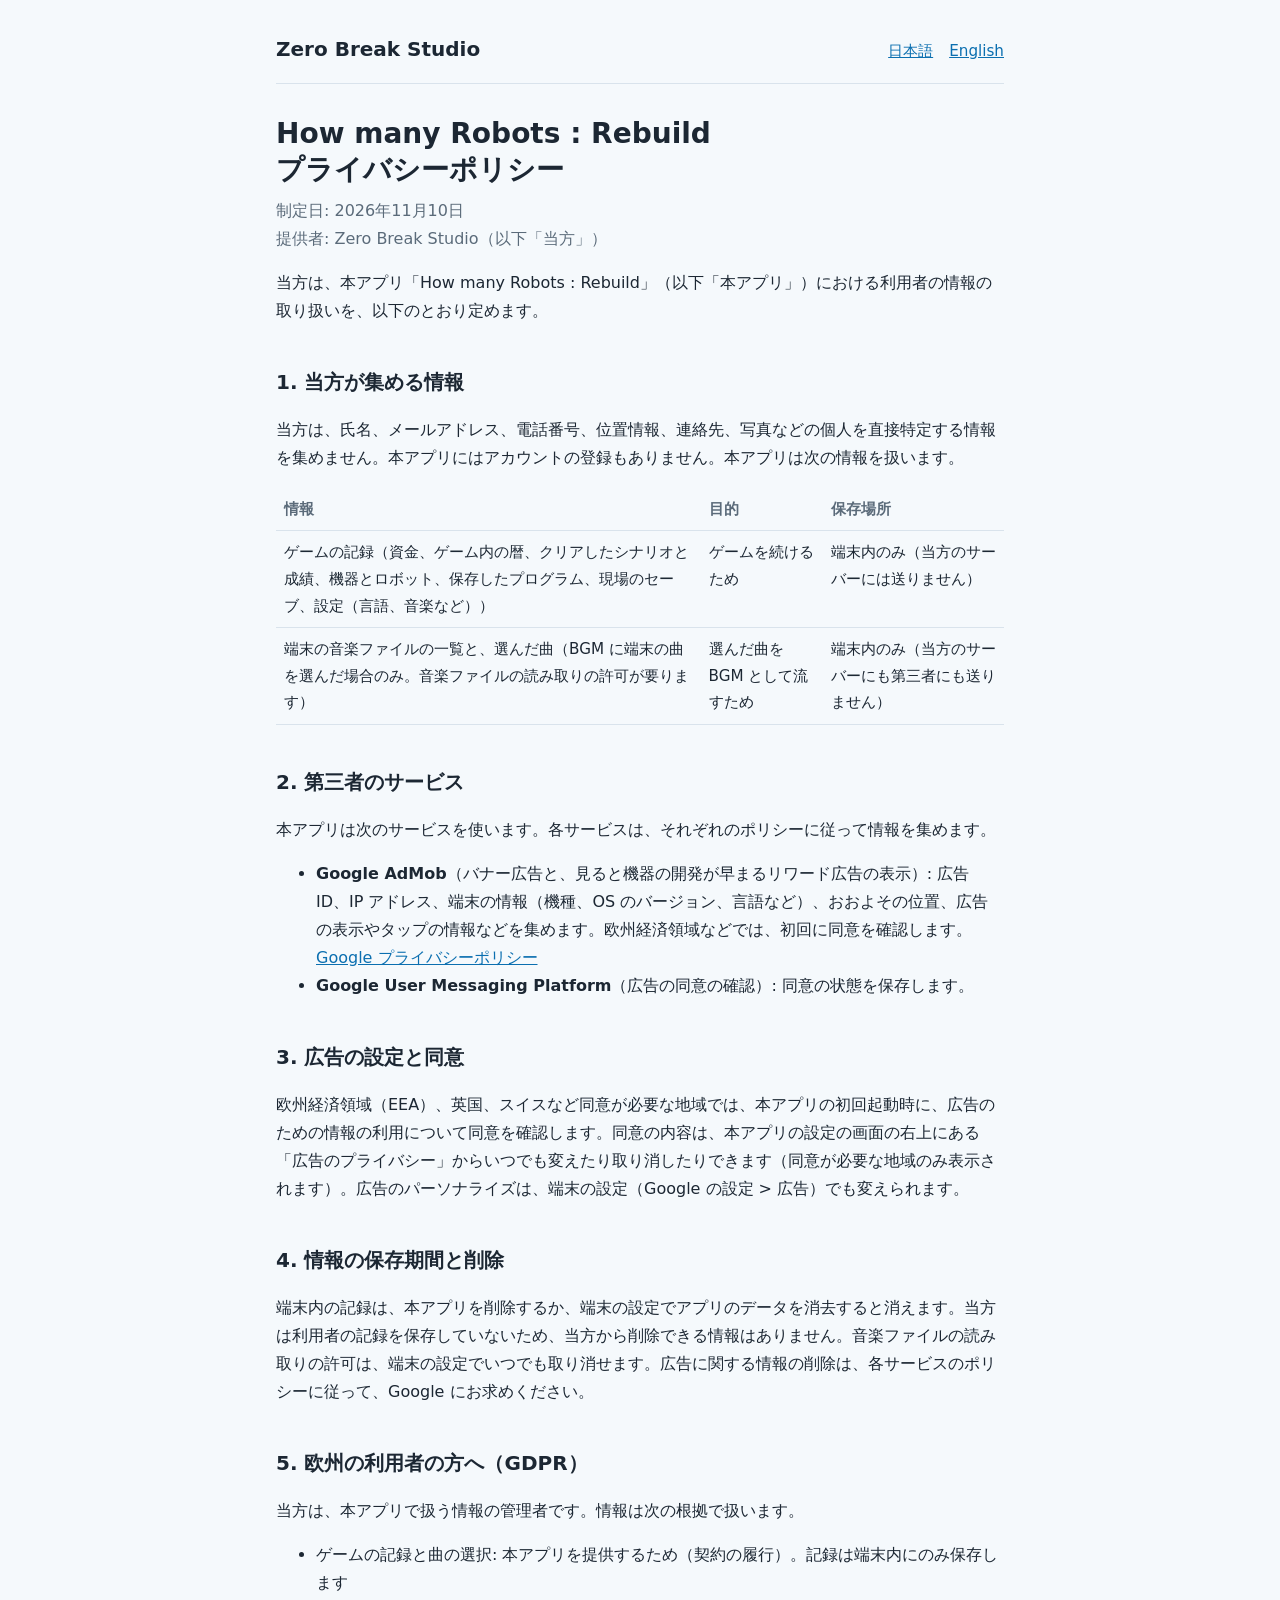
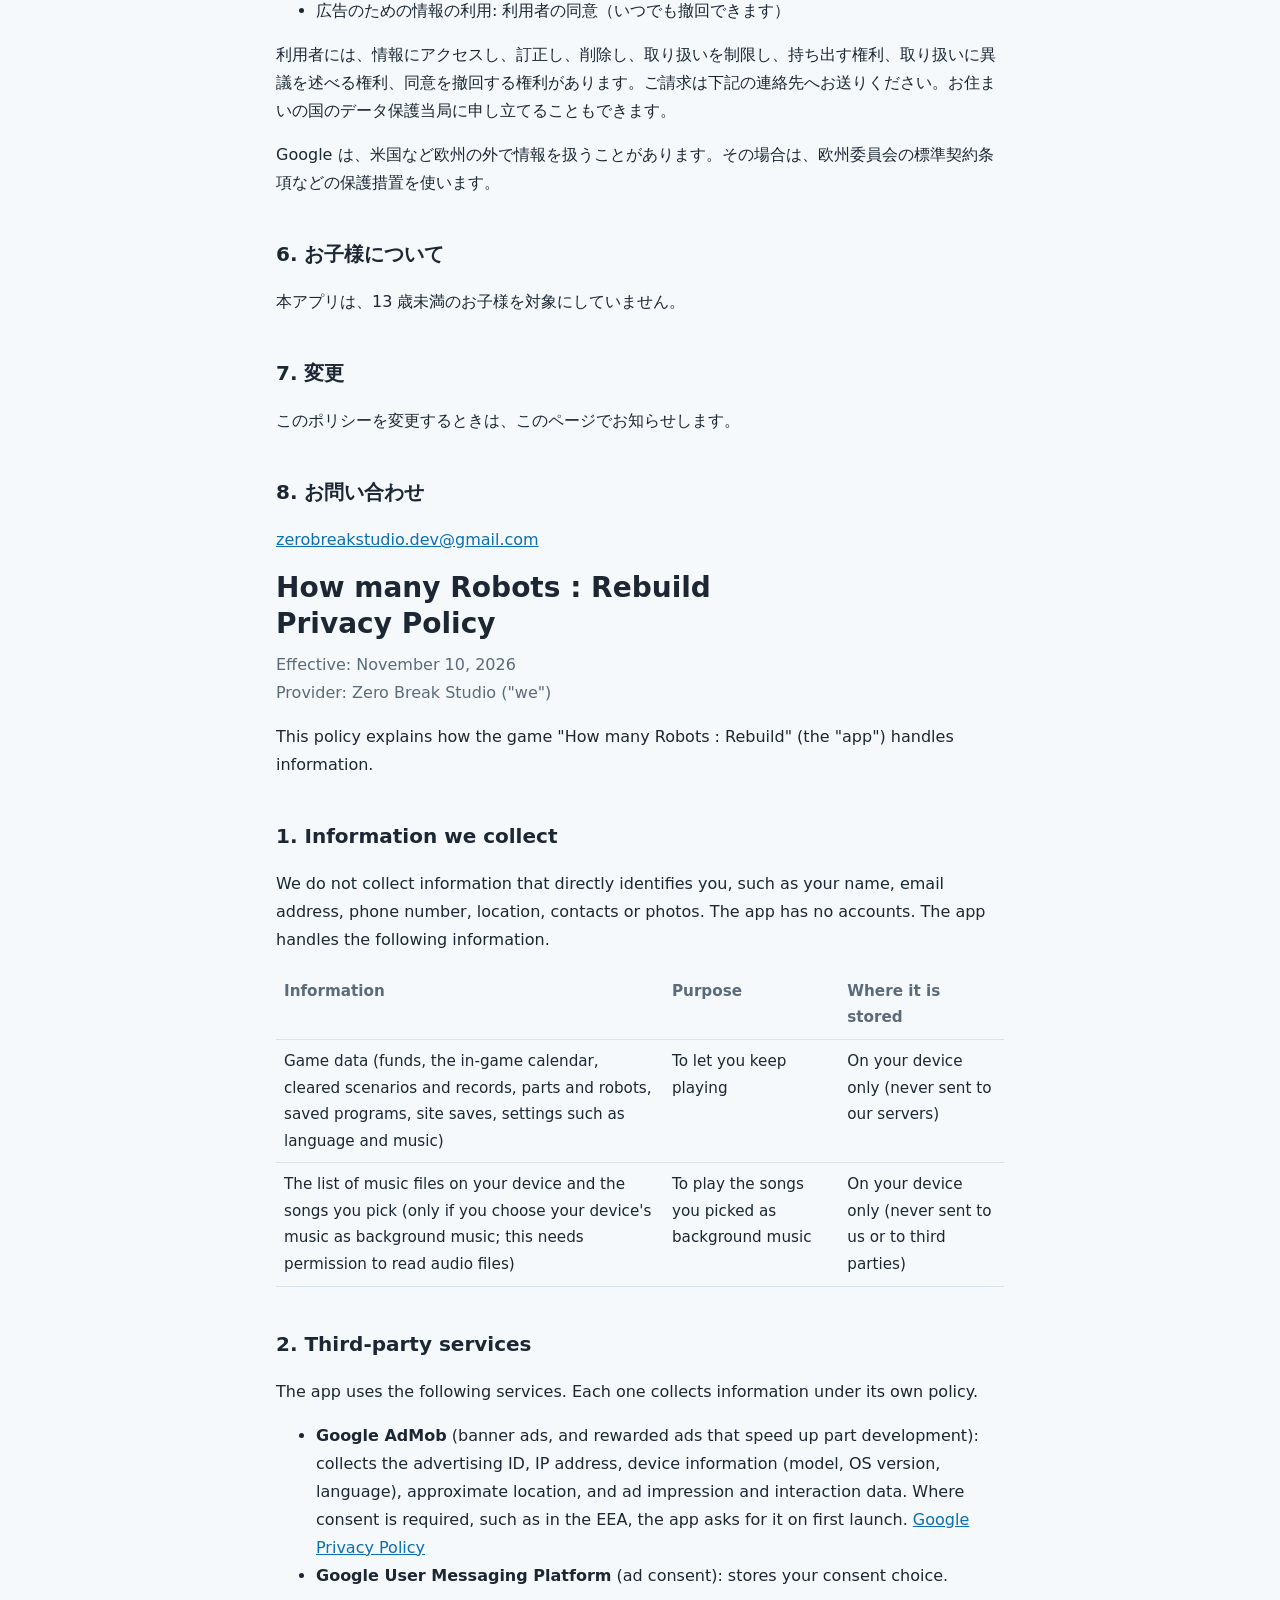
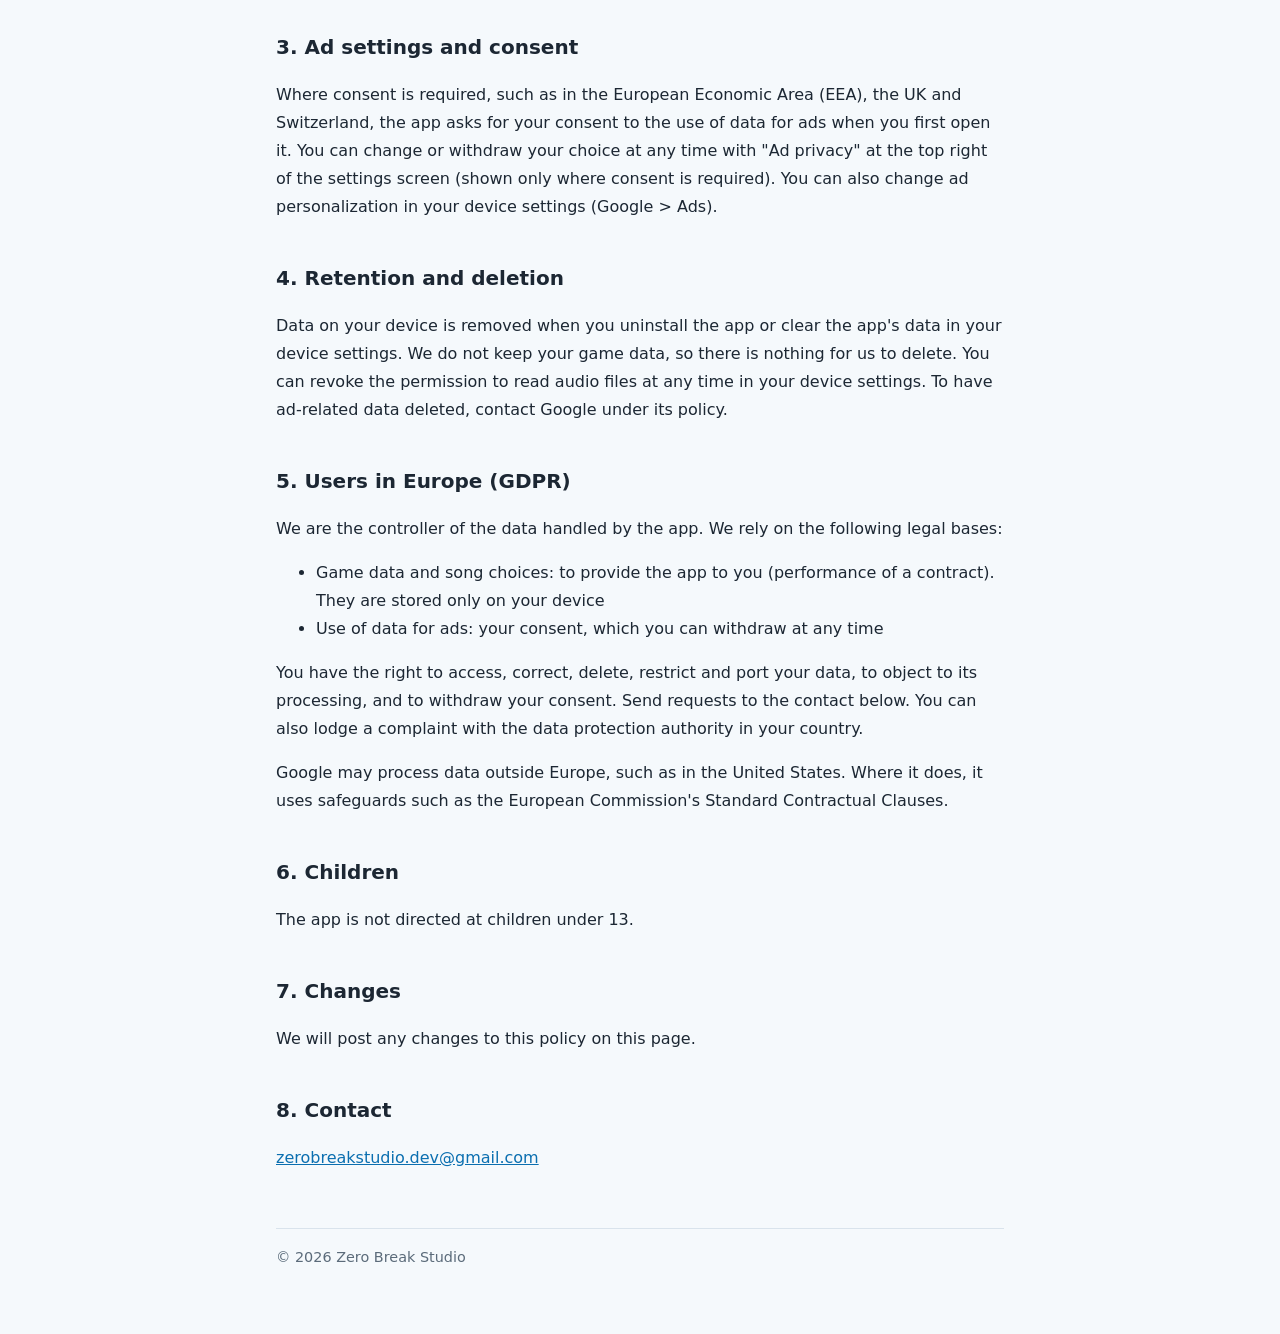
==== howmanyrobots/privacy/index.html @ c6d98ca9 "Add How many Robots : Rebuild privacy policy" ====
<!doctype html>
<html lang="ja">
<head>
  <meta charset="utf-8">
  <meta name="viewport" content="width=device-width, initial-scale=1">
  <title>プライバシーポリシー - How many Robots : Rebuild</title>
  <meta name="description" content="How many Robots : Rebuild のプライバシーポリシー（Privacy Policy）">
  <link rel="icon" href="../../assets/howmanyrobots-icon.png">
  <link rel="stylesheet" href="../../assets/style.css">
</head>
<body>
  <div class="wrap">
    <header class="site">
      <a class="brand" href="../../">Zero Break Studio</a>
      <nav class="lang-switch"><a href="#ja">日本語</a><a href="#en">English</a></nav>
    </header>

    <main>
      <section id="ja" lang="ja">
        <h1>How many Robots : Rebuild<br>プライバシーポリシー</h1>
        <p class="lead">制定日: 2026年11月10日<br>提供者: Zero Break Studio（以下「当方」）</p>

        <p>当方は、本アプリ「How many Robots : Rebuild」（以下「本アプリ」）における利用者の情報の取り扱いを、以下のとおり定めます。</p>

        <h2>1. 当方が集める情報</h2>
        <p>当方は、氏名、メールアドレス、電話番号、位置情報、連絡先、写真などの個人を直接特定する情報を集めません。本アプリにはアカウントの登録もありません。本アプリは次の情報を扱います。</p>
        <table>
          <thead><tr><th>情報</th><th>目的</th><th>保存場所</th></tr></thead>
          <tbody>
            <tr><td>ゲームの記録（資金、ゲーム内の暦、クリアしたシナリオと成績、機器とロボット、保存したプログラム、現場のセーブ、設定（言語、音楽など））</td><td>ゲームを続けるため</td><td>端末内のみ（当方のサーバーには送りません）</td></tr>
            <tr><td>端末の音楽ファイルの一覧と、選んだ曲（BGM に端末の曲を選んだ場合のみ。音楽ファイルの読み取りの許可が要ります）</td><td>選んだ曲を BGM として流すため</td><td>端末内のみ（当方のサーバーにも第三者にも送りません）</td></tr>
          </tbody>
        </table>

        <h2>2. 第三者のサービス</h2>
        <p>本アプリは次のサービスを使います。各サービスは、それぞれのポリシーに従って情報を集めます。</p>
        <ul>
          <li><strong>Google AdMob</strong>（バナー広告と、見ると機器の開発が早まるリワード広告の表示）: 広告 ID、IP アドレス、端末の情報（機種、OS のバージョン、言語など）、おおよその位置、広告の表示やタップの情報などを集めます。欧州経済領域などでは、初回に同意を確認します。<a href="https://policies.google.com/privacy">Google プライバシーポリシー</a></li>
          <li><strong>Google User Messaging Platform</strong>（広告の同意の確認）: 同意の状態を保存します。</li>
        </ul>

        <h2>3. 広告の設定と同意</h2>
        <p>欧州経済領域（EEA）、英国、スイスなど同意が必要な地域では、本アプリの初回起動時に、広告のための情報の利用について同意を確認します。同意の内容は、本アプリの設定の画面の右上にある「広告のプライバシー」からいつでも変えたり取り消したりできます（同意が必要な地域のみ表示されます）。広告のパーソナライズは、端末の設定（Google の設定 &gt; 広告）でも変えられます。</p>

        <h2>4. 情報の保存期間と削除</h2>
        <p>端末内の記録は、本アプリを削除するか、端末の設定でアプリのデータを消去すると消えます。当方は利用者の記録を保存していないため、当方から削除できる情報はありません。音楽ファイルの読み取りの許可は、端末の設定でいつでも取り消せます。広告に関する情報の削除は、各サービスのポリシーに従って、Google にお求めください。</p>

        <h2>5. 欧州の利用者の方へ（GDPR）</h2>
        <p>当方は、本アプリで扱う情報の管理者です。情報は次の根拠で扱います。</p>
        <ul>
          <li>ゲームの記録と曲の選択: 本アプリを提供するため（契約の履行）。記録は端末内にのみ保存します</li>
          <li>広告のための情報の利用: 利用者の同意（いつでも撤回できます）</li>
        </ul>
        <p>利用者には、情報にアクセスし、訂正し、削除し、取り扱いを制限し、持ち出す権利、取り扱いに異議を述べる権利、同意を撤回する権利があります。ご請求は下記の連絡先へお送りください。お住まいの国のデータ保護当局に申し立てることもできます。</p>
        <p>Google は、米国など欧州の外で情報を扱うことがあります。その場合は、欧州委員会の標準契約条項などの保護措置を使います。</p>

        <h2>6. お子様について</h2>
        <p>本アプリは、13 歳未満のお子様を対象にしていません。</p>

        <h2>7. 変更</h2>
        <p>このポリシーを変更するときは、このページでお知らせします。</p>

        <h2>8. お問い合わせ</h2>
        <p><a href="mailto:zerobreakstudio.dev@gmail.com">zerobreakstudio.dev@gmail.com</a></p>
      </section>

      <section id="en" lang="en">
        <h1>How many Robots : Rebuild<br>Privacy Policy</h1>
        <p class="lead">Effective: November 10, 2026<br>Provider: Zero Break Studio ("we")</p>

        <p>This policy explains how the game "How many Robots : Rebuild" (the "app") handles information.</p>

        <h2>1. Information we collect</h2>
        <p>We do not collect information that directly identifies you, such as your name, email address, phone number, location, contacts or photos. The app has no accounts. The app handles the following information.</p>
        <table>
          <thead><tr><th>Information</th><th>Purpose</th><th>Where it is stored</th></tr></thead>
          <tbody>
            <tr><td>Game data (funds, the in-game calendar, cleared scenarios and records, parts and robots, saved programs, site saves, settings such as language and music)</td><td>To let you keep playing</td><td>On your device only (never sent to our servers)</td></tr>
            <tr><td>The list of music files on your device and the songs you pick (only if you choose your device's music as background music; this needs permission to read audio files)</td><td>To play the songs you picked as background music</td><td>On your device only (never sent to us or to third parties)</td></tr>
          </tbody>
        </table>

        <h2>2. Third-party services</h2>
        <p>The app uses the following services. Each one collects information under its own policy.</p>
        <ul>
          <li><strong>Google AdMob</strong> (banner ads, and rewarded ads that speed up part development): collects the advertising ID, IP address, device information (model, OS version, language), approximate location, and ad impression and interaction data. Where consent is required, such as in the EEA, the app asks for it on first launch. <a href="https://policies.google.com/privacy">Google Privacy Policy</a></li>
          <li><strong>Google User Messaging Platform</strong> (ad consent): stores your consent choice.</li>
        </ul>

        <h2>3. Ad settings and consent</h2>
        <p>Where consent is required, such as in the European Economic Area (EEA), the UK and Switzerland, the app asks for your consent to the use of data for ads when you first open it. You can change or withdraw your choice at any time with "Ad privacy" at the top right of the settings screen (shown only where consent is required). You can also change ad personalization in your device settings (Google &gt; Ads).</p>

        <h2>4. Retention and deletion</h2>
        <p>Data on your device is removed when you uninstall the app or clear the app's data in your device settings. We do not keep your game data, so there is nothing for us to delete. You can revoke the permission to read audio files at any time in your device settings. To have ad-related data deleted, contact Google under its policy.</p>

        <h2>5. Users in Europe (GDPR)</h2>
        <p>We are the controller of the data handled by the app. We rely on the following legal bases:</p>
        <ul>
          <li>Game data and song choices: to provide the app to you (performance of a contract). They are stored only on your device</li>
          <li>Use of data for ads: your consent, which you can withdraw at any time</li>
        </ul>
        <p>You have the right to access, correct, delete, restrict and port your data, to object to its processing, and to withdraw your consent. Send requests to the contact below. You can also lodge a complaint with the data protection authority in your country.</p>
        <p>Google may process data outside Europe, such as in the United States. Where it does, it uses safeguards such as the European Commission's Standard Contractual Clauses.</p>

        <h2>6. Children</h2>
        <p>The app is not directed at children under 13.</p>

        <h2>7. Changes</h2>
        <p>We will post any changes to this policy on this page.</p>

        <h2>8. Contact</h2>
        <p><a href="mailto:zerobreakstudio.dev@gmail.com">zerobreakstudio.dev@gmail.com</a></p>
      </section>
    </main>

    <footer>&copy; 2026 Zero Break Studio</footer>
  </div>
</body>
</html>
---- assets/style.css ----
/* Zero Break Studio のサイト共通のスタイル。明るい・暗い表示の両方に対応する */
:root {
  --bg: #F5F9FC;
  --surface: #FFFFFF;
  --text: #1C2733;
  --muted: #5B6B7A;
  --line: #D9E3EC;
  --accent: #1E9BE0;
  --accent-strong: #0B6FB0;
  color-scheme: light;
}

@media (prefers-color-scheme: dark) {
  :root {
    --bg: #11181F;
    --surface: #1A232C;
    --text: #E6EDF3;
    --muted: #9AA9B7;
    --line: #2C3945;
    --accent: #4DB4F0;
    --accent-strong: #8CCFF7;
    color-scheme: dark;
  }
}

* { box-sizing: border-box; }

body {
  margin: 0;
  background: var(--bg);
  color: var(--text);
  font-family: "Hiragino Sans", "Noto Sans JP", "Yu Gothic", system-ui, sans-serif;
  line-height: 1.75;
}

.wrap {
  max-width: 760px;
  margin: 0 auto;
  padding: 32px 16px 64px;
}

header.site {
  display: flex;
  align-items: baseline;
  justify-content: space-between;
  gap: 12px;
  padding-bottom: 16px;
  border-bottom: 1px solid var(--line);
  margin-bottom: 32px;
}

header.site a.brand {
  color: var(--text);
  text-decoration: none;
  font-weight: 700;
  font-size: 1.25rem;
}

header.site nav a { margin-left: 16px; }

a { color: var(--accent-strong); }

h1 { font-size: 1.75rem; line-height: 1.3; margin: 0 0 8px; }
h2 { font-size: 1.25rem; margin: 40px 0 8px; }
h3 { font-size: 1.05rem; margin: 28px 0 4px; }

.lead { color: var(--muted); margin-top: 0; }

.card {
  background: var(--surface);
  border: 1px solid var(--line);
  border-radius: 16px;
  padding: 20px;
}

.app {
  display: flex;
  gap: 16px;
  align-items: center;
}

.app img {
  width: 72px;
  height: 72px;
  border-radius: 16px;
  flex-shrink: 0;
}

.app h3 { margin: 0; }
.app p { margin: 4px 0 0; color: var(--muted); }

table {
  width: 100%;
  border-collapse: collapse;
  margin: 8px 0;
  font-size: 0.95rem;
}

th, td {
  text-align: left;
  vertical-align: top;
  padding: 8px;
  border-bottom: 1px solid var(--line);
}

th { color: var(--muted); font-weight: 600; }

.lang-switch { font-size: 0.95rem; }

footer {
  margin-top: 56px;
  padding-top: 16px;
  border-top: 1px solid var(--line);
  color: var(--muted);
  font-size: 0.9rem;
}

@media (max-width: 480px) {
  table, thead, tbody, tr, th, td { font-size: 0.9rem; }
  header.site { flex-direction: column; align-items: flex-start; }
  header.site nav a { margin: 0 16px 0 0; }
}
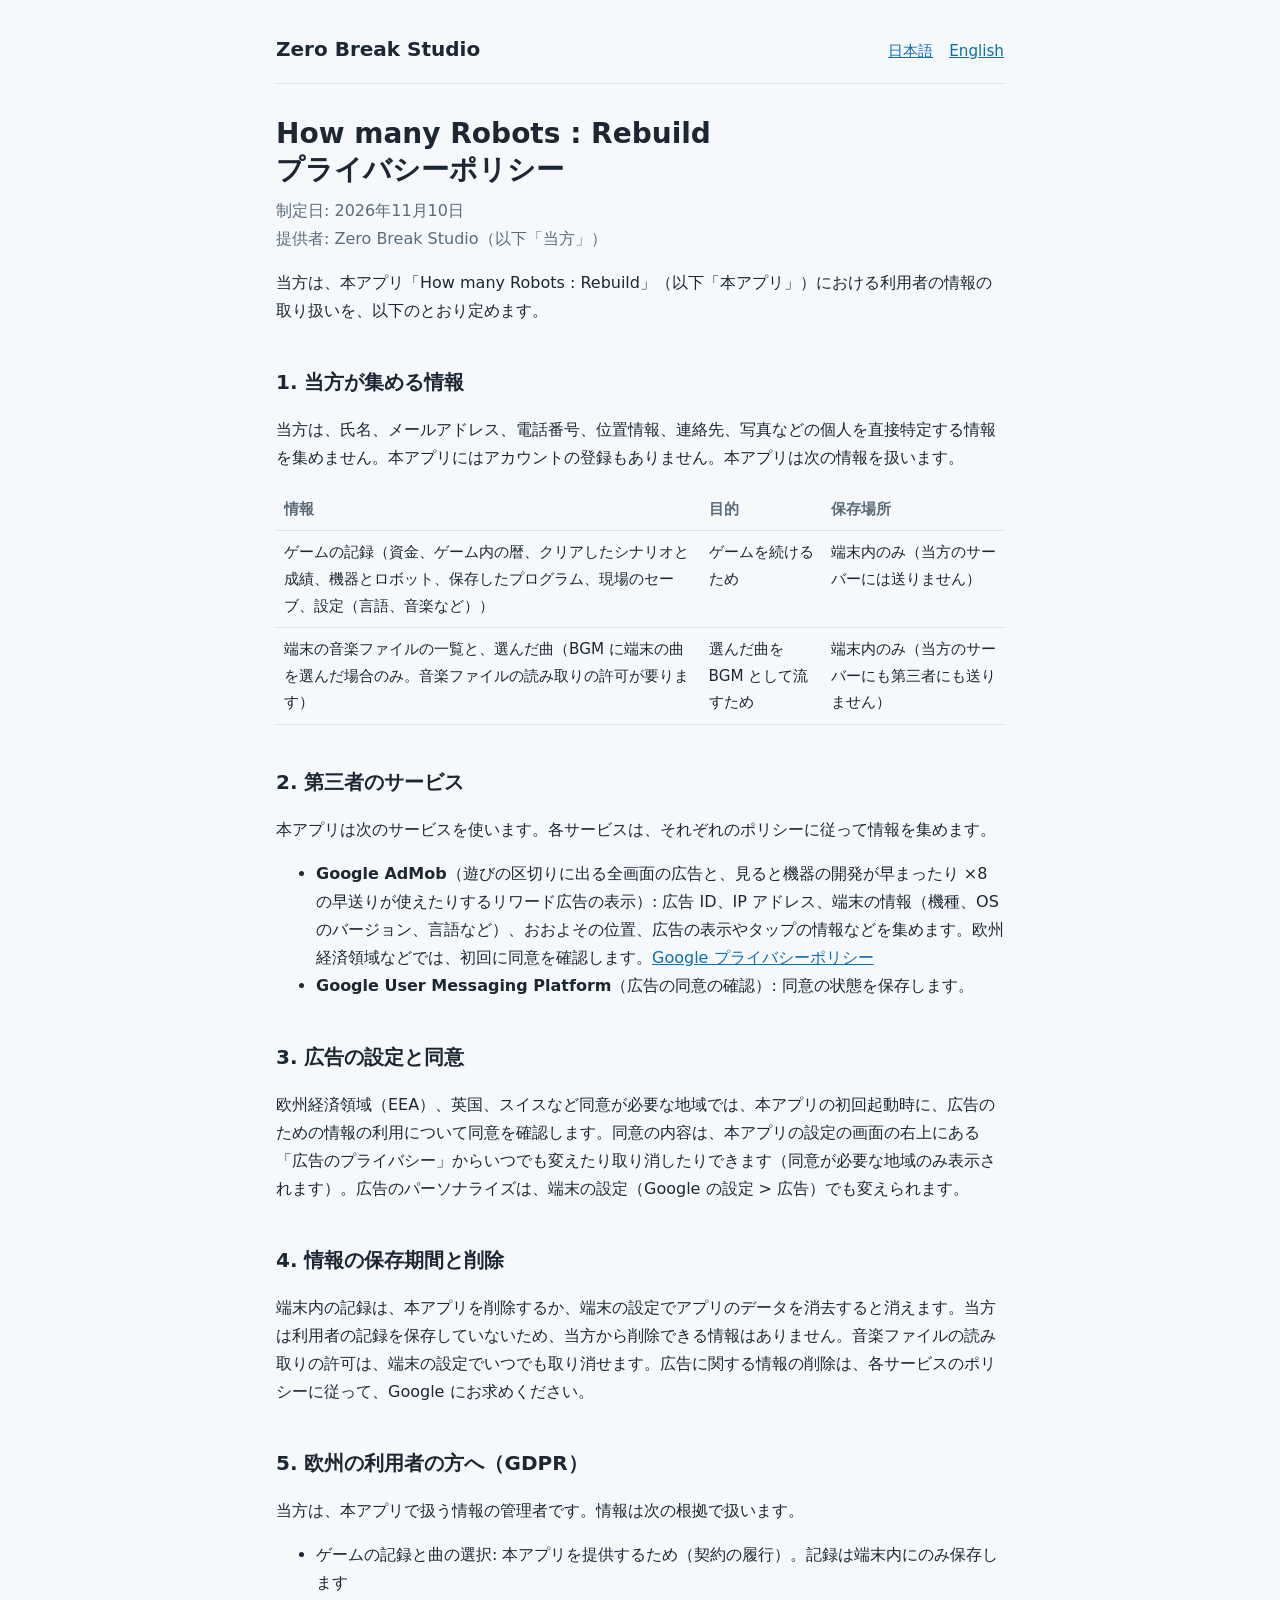
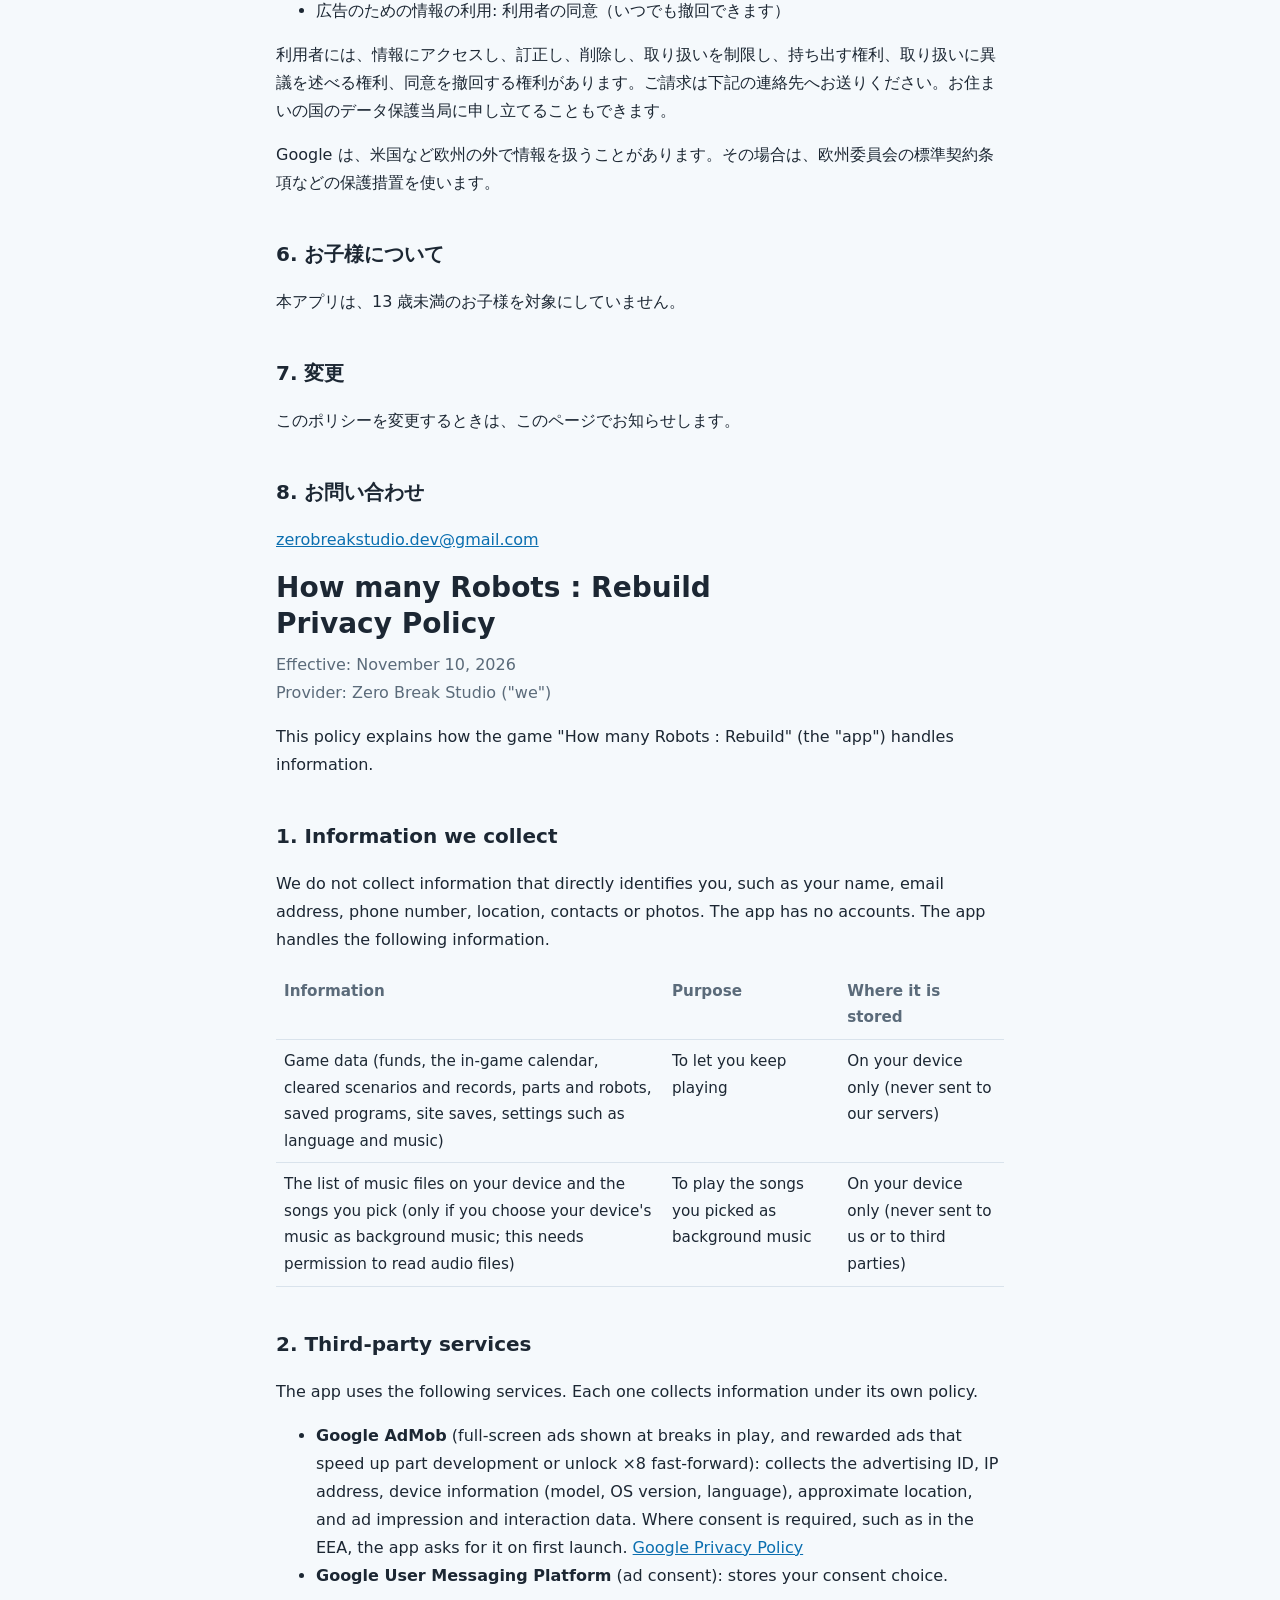
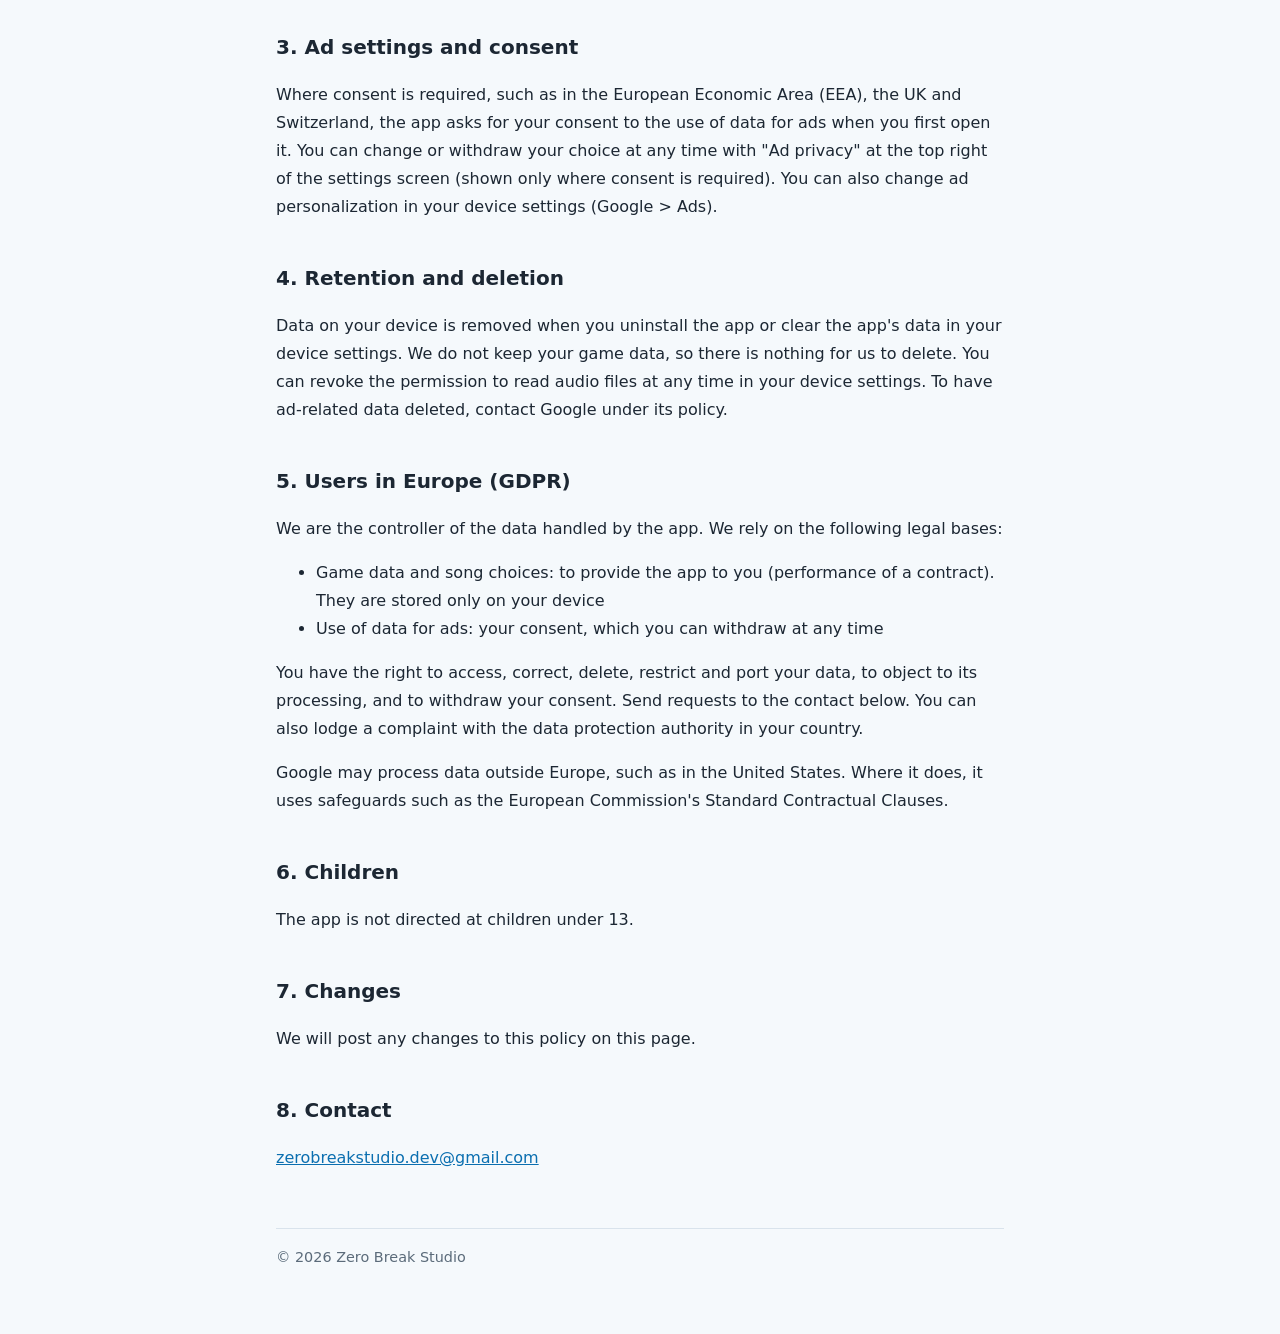
==== commit 35dfba22: "How many Robots : Rebuild のプライバシーポリシーの広告の説明を、バナーから区切りの全画面広告とリワード広告(×8 の早送り)に直した Co-Authored-By: Clau" ====
--- a/howmanyrobots/privacy/index.html
+++ b/howmanyrobots/privacy/index.html
@@ -35,7 +35,7 @@
         <h2>2. 第三者のサービス</h2>
         <p>本アプリは次のサービスを使います。各サービスは、それぞれのポリシーに従って情報を集めます。</p>
         <ul>
-          <li><strong>Google AdMob</strong>（バナー広告と、見ると機器の開発が早まるリワード広告の表示）: 広告 ID、IP アドレス、端末の情報（機種、OS のバージョン、言語など）、おおよその位置、広告の表示やタップの情報などを集めます。欧州経済領域などでは、初回に同意を確認します。<a href="https://policies.google.com/privacy">Google プライバシーポリシー</a></li>
+          <li><strong>Google AdMob</strong>（遊びの区切りに出る全画面の広告と、見ると機器の開発が早まったり ×8 の早送りが使えたりするリワード広告の表示）: 広告 ID、IP アドレス、端末の情報（機種、OS のバージョン、言語など）、おおよその位置、広告の表示やタップの情報などを集めます。欧州経済領域などでは、初回に同意を確認します。<a href="https://policies.google.com/privacy">Google プライバシーポリシー</a></li>
           <li><strong>Google User Messaging Platform</strong>（広告の同意の確認）: 同意の状態を保存します。</li>
         </ul>
 
@@ -83,7 +83,7 @@
         <h2>2. Third-party services</h2>
         <p>The app uses the following services. Each one collects information under its own policy.</p>
         <ul>
-          <li><strong>Google AdMob</strong> (banner ads, and rewarded ads that speed up part development): collects the advertising ID, IP address, device information (model, OS version, language), approximate location, and ad impression and interaction data. Where consent is required, such as in the EEA, the app asks for it on first launch. <a href="https://policies.google.com/privacy">Google Privacy Policy</a></li>
+          <li><strong>Google AdMob</strong> (full-screen ads shown at breaks in play, and rewarded ads that speed up part development or unlock ×8 fast-forward): collects the advertising ID, IP address, device information (model, OS version, language), approximate location, and ad impression and interaction data. Where consent is required, such as in the EEA, the app asks for it on first launch. <a href="https://policies.google.com/privacy">Google Privacy Policy</a></li>
           <li><strong>Google User Messaging Platform</strong> (ad consent): stores your consent choice.</li>
         </ul>
 
